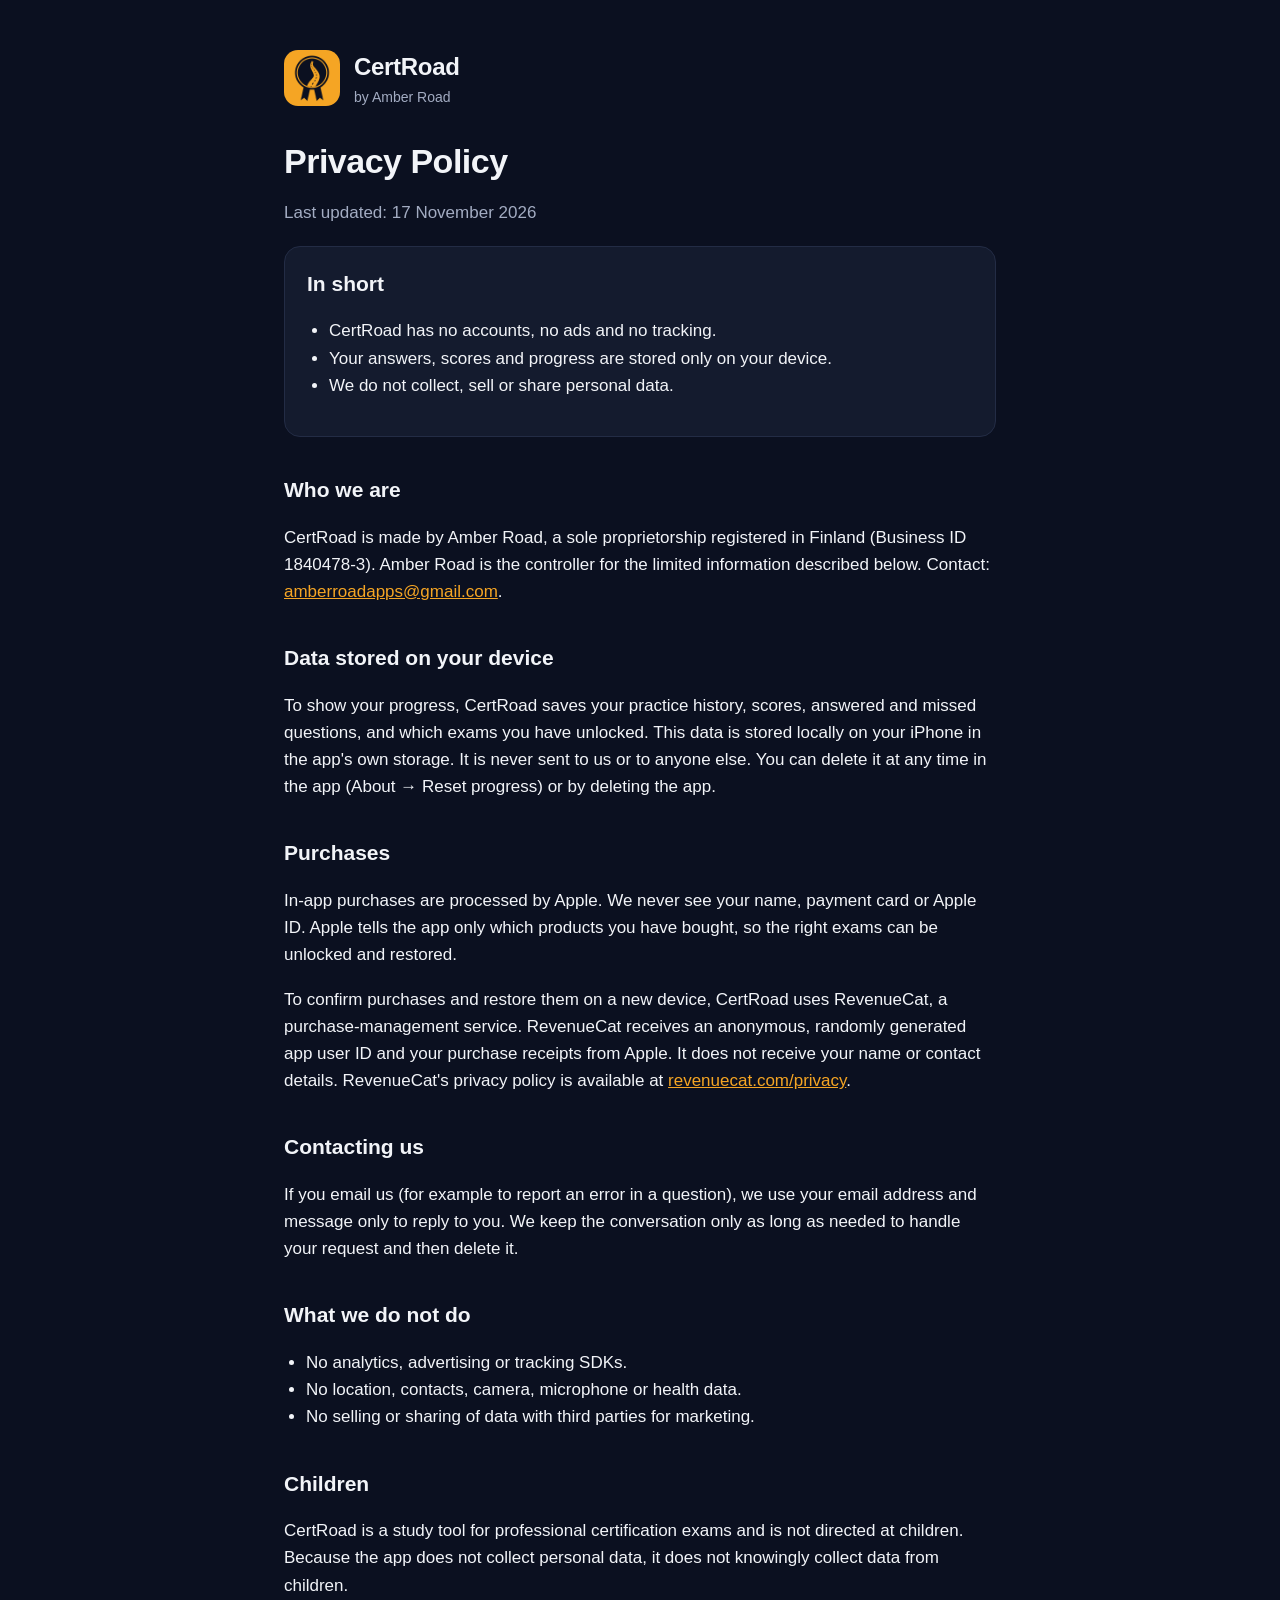
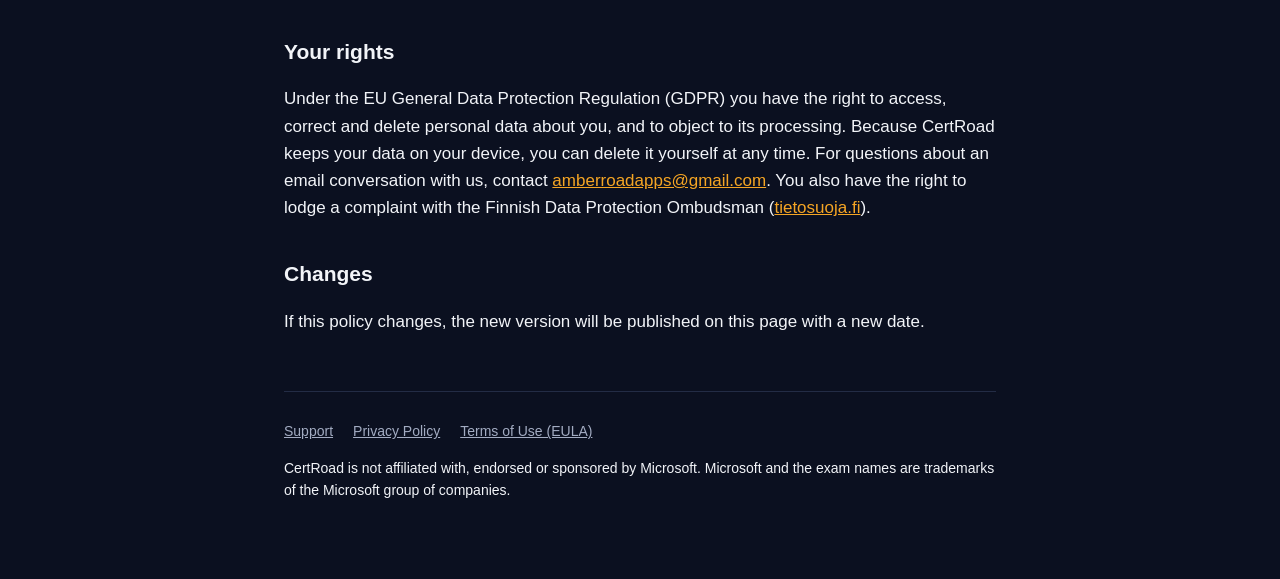
==== certroad/privacy.html @ eeca98a4 "Amber Road site: home, CertRoad privacy policy and support Co-Authored-By: Claude Opus 5.5 <noreply@" ====
<!doctype html>
<html lang="en">
<head>
<meta charset="utf-8">
<meta name="viewport" content="width=device-width, initial-scale=1">
<title>CertRoad – Privacy Policy</title>
<meta name="description" content="Privacy policy for the CertRoad iOS app by Amber Road.">
<link rel="icon" href="../favicon.png">
<link rel="stylesheet" href="../style.css">
</head>
<body>
<main>
  <header class="site">
    <img src="icon-256.png" alt="CertRoad app icon">
    <div>
      <div class="name">CertRoad</div>
      <div class="by">by Amber Road</div>
    </div>
  </header>

  <h1>Privacy Policy</h1>
  <p class="muted">Last updated: 17 November 2026</p>

  <div class="card">
    <h2>In short</h2>
    <ul>
      <li>CertRoad has no accounts, no ads and no tracking.</li>
      <li>Your answers, scores and progress are stored only on your device.</li>
      <li>We do not collect, sell or share personal data.</li>
    </ul>
  </div>

  <h2>Who we are</h2>
  <p>CertRoad is made by Amber Road, a sole proprietorship registered in Finland (Business ID 1840478-3). Amber Road is the controller for the limited information described below. Contact: <a href="mailto:amberroadapps@gmail.com">amberroadapps@gmail.com</a>.</p>

  <h2>Data stored on your device</h2>
  <p>To show your progress, CertRoad saves your practice history, scores, answered and missed questions, and which exams you have unlocked. This data is stored locally on your iPhone in the app's own storage. It is never sent to us or to anyone else. You can delete it at any time in the app (About → Reset progress) or by deleting the app.</p>

  <h2>Purchases</h2>
  <p>In-app purchases are processed by Apple. We never see your name, payment card or Apple ID. Apple tells the app only which products you have bought, so the right exams can be unlocked and restored.</p>
  <p>To confirm purchases and restore them on a new device, CertRoad uses RevenueCat, a purchase-management service. RevenueCat receives an anonymous, randomly generated app user ID and your purchase receipts from Apple. It does not receive your name or contact details. RevenueCat's privacy policy is available at <a href="https://www.revenuecat.com/privacy">revenuecat.com/privacy</a>.</p>

  <h2>Contacting us</h2>
  <p>If you email us (for example to report an error in a question), we use your email address and message only to reply to you. We keep the conversation only as long as needed to handle your request and then delete it.</p>

  <h2>What we do not do</h2>
  <ul>
    <li>No analytics, advertising or tracking SDKs.</li>
    <li>No location, contacts, camera, microphone or health data.</li>
    <li>No selling or sharing of data with third parties for marketing.</li>
  </ul>

  <h2>Children</h2>
  <p>CertRoad is a study tool for professional certification exams and is not directed at children. Because the app does not collect personal data, it does not knowingly collect data from children.</p>

  <h2>Your rights</h2>
  <p>Under the EU General Data Protection Regulation (GDPR) you have the right to access, correct and delete personal data about you, and to object to its processing. Because CertRoad keeps your data on your device, you can delete it yourself at any time. For questions about an email conversation with us, contact <a href="mailto:amberroadapps@gmail.com">amberroadapps@gmail.com</a>. You also have the right to lodge a complaint with the Finnish Data Protection Ombudsman (<a href="https://tietosuoja.fi/en">tietosuoja.fi</a>).</p>

  <h2>Changes</h2>
  <p>If this policy changes, the new version will be published on this page with a new date.</p>

  <footer>
    <nav class="links">
      <a href="support.html">Support</a>
      <a href="privacy.html">Privacy Policy</a>
      <a href="https://www.apple.com/legal/internet-services/itunes/dev/stdeula/">Terms of Use (EULA)</a>
    </nav>
    <p>CertRoad is not affiliated with, endorsed or sponsored by Microsoft. Microsoft and the exam names are trademarks of the Microsoft group of companies.</p>
  </footer>
</main>
</body>
</html>
---- style.css ----
:root {
  --bg: #0B1020;
  --surface: #141B2E;
  --border: #232C45;
  --text: #F2F4F8;
  --muted: #A3ACC2;
  --accent: #F5A524;
}
* { box-sizing: border-box; }
body {
  margin: 0;
  background: var(--bg);
  color: var(--text);
  font-family: -apple-system, BlinkMacSystemFont, "Segoe UI", Inter, Roboto, sans-serif;
  font-size: 17px;
  line-height: 1.6;
}
main { max-width: 760px; margin: 0 auto; padding: 48px 24px 64px; }
header.site { display: flex; align-items: center; gap: 14px; margin-bottom: 32px; }
header.site img { width: 56px; height: 56px; border-radius: 14px; }
header.site .name { font-size: 24px; font-weight: 700; letter-spacing: -0.3px; }
header.site .by { font-size: 14px; color: var(--muted); }
h1 { font-size: 34px; line-height: 1.2; letter-spacing: -0.5px; margin: 0 0 8px; }
h2 { font-size: 21px; margin: 36px 0 8px; }
p, li { color: var(--text); }
.muted { color: var(--muted); }
a { color: var(--accent); }
a:hover { color: #FFC35C; }
ul { padding-left: 22px; }
.card {
  background: var(--surface);
  border: 1px solid var(--border);
  border-radius: 16px;
  padding: 20px 22px;
  margin: 20px 0;
}
.card h2 { margin-top: 0; }
nav.links { display: flex; flex-wrap: wrap; gap: 20px; margin-top: 8px; }
footer { margin-top: 56px; padding-top: 20px; border-top: 1px solid var(--border); font-size: 14px; color: var(--muted); }
footer a { color: var(--muted); }
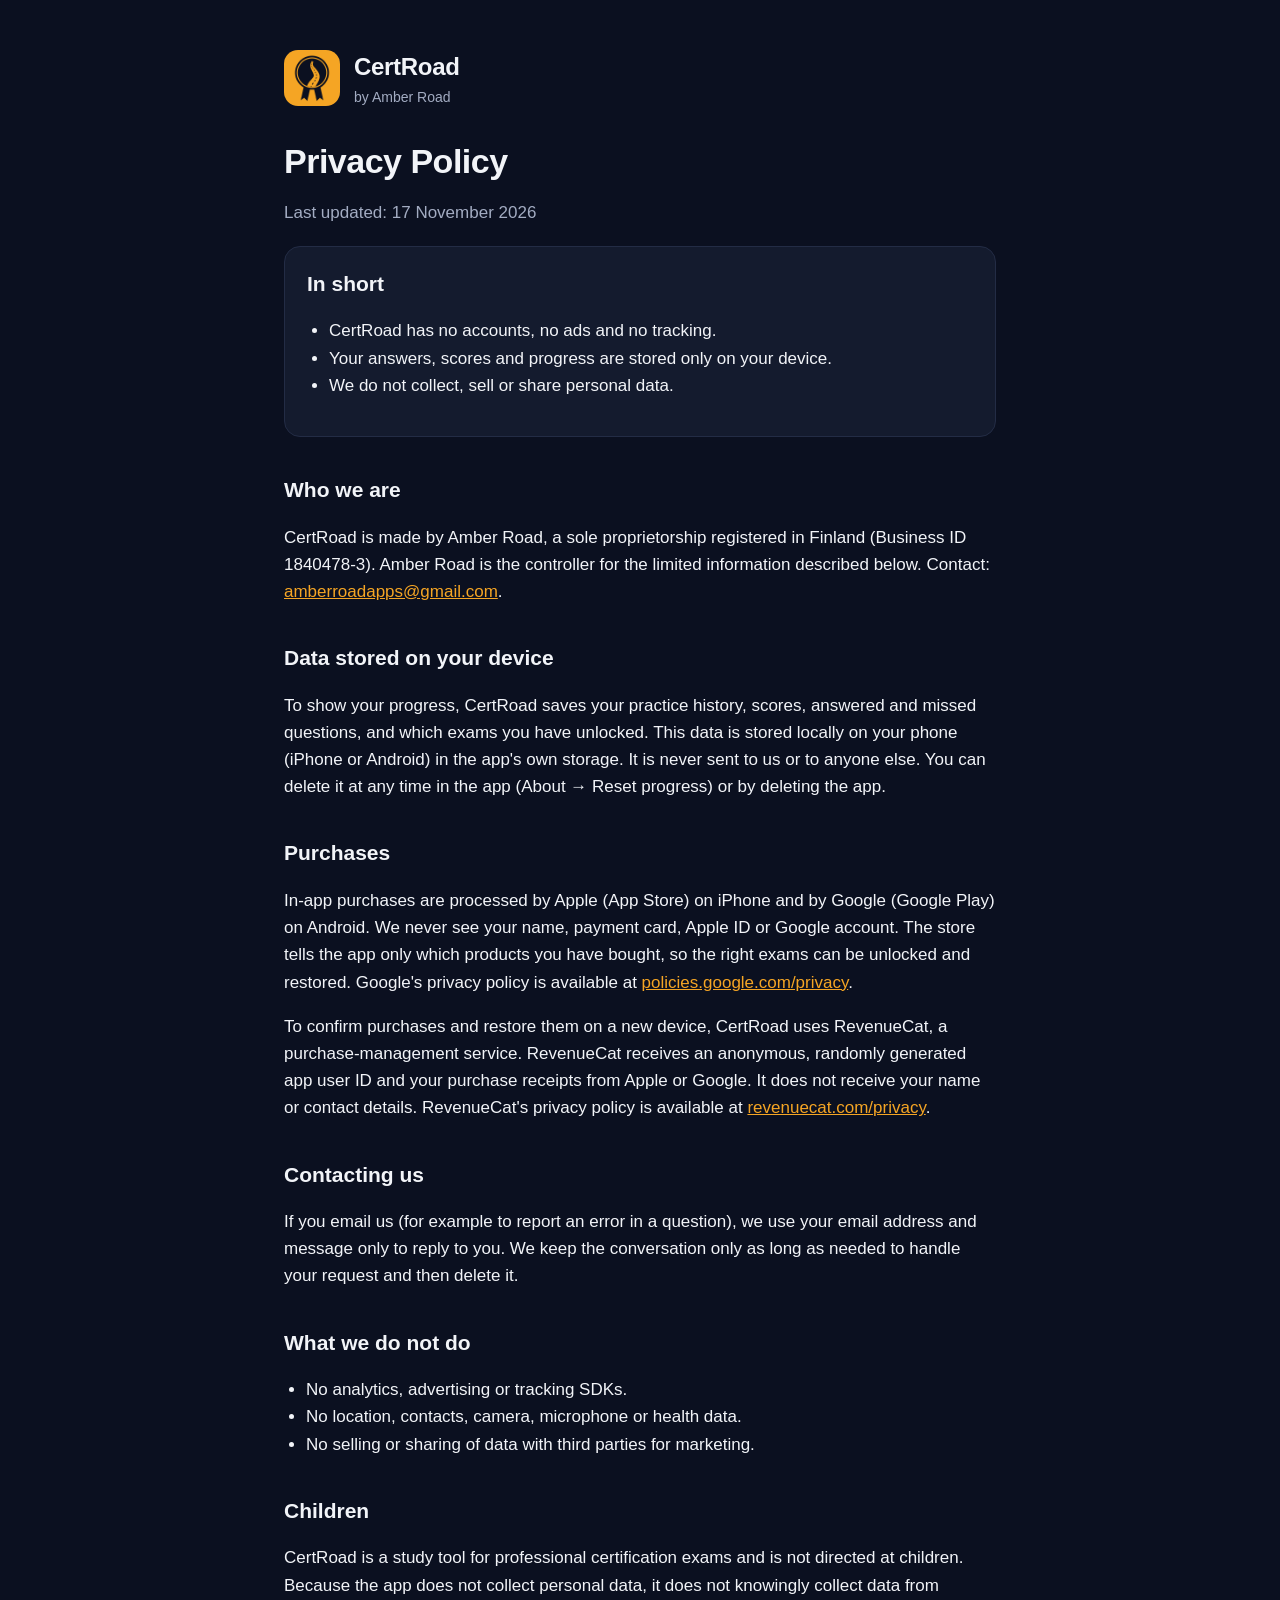
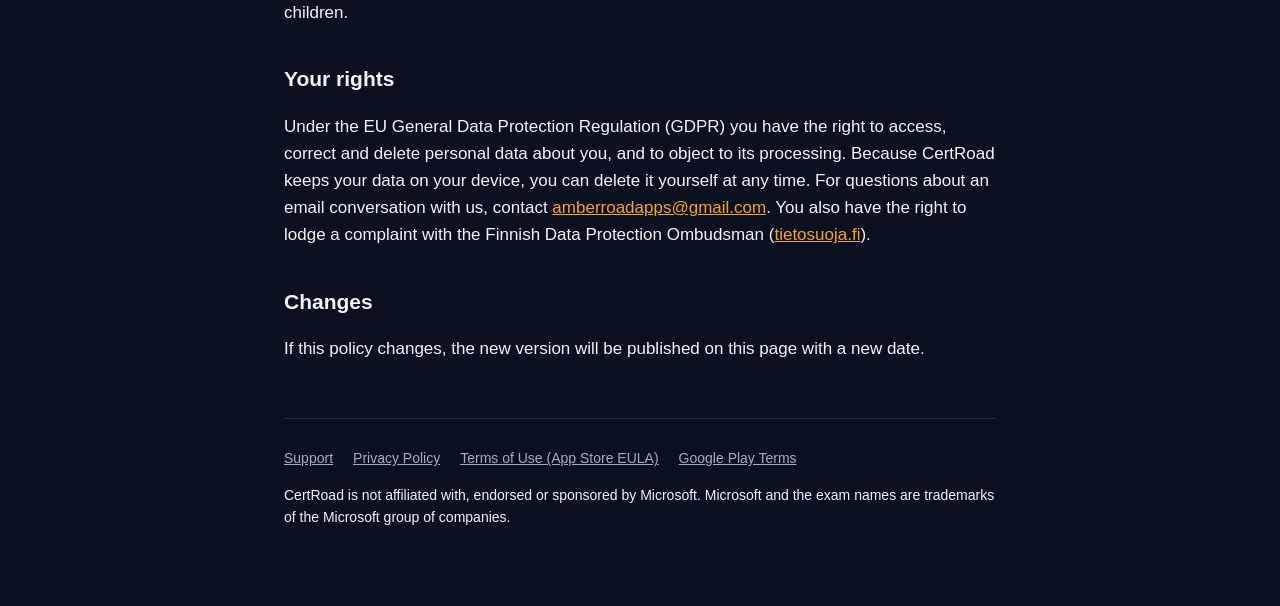
==== commit 9b2951c3: "Privacy policy: Google Play / Android" ====
--- a/certroad/privacy.html
+++ b/certroad/privacy.html
@@ -4,7 +4,7 @@
 <meta charset="utf-8">
 <meta name="viewport" content="width=device-width, initial-scale=1">
 <title>CertRoad – Privacy Policy</title>
-<meta name="description" content="Privacy policy for the CertRoad iOS app by Amber Road.">
+<meta name="description" content="Privacy policy for the CertRoad app (iPhone and Android) by Amber Road.">
 <link rel="icon" href="../favicon.png">
 <link rel="stylesheet" href="../style.css">
 </head>
@@ -34,11 +34,11 @@
   <p>CertRoad is made by Amber Road, a sole proprietorship registered in Finland (Business ID 1840478-3). Amber Road is the controller for the limited information described below. Contact: <a href="mailto:amberroadapps@gmail.com">amberroadapps@gmail.com</a>.</p>
 
   <h2>Data stored on your device</h2>
-  <p>To show your progress, CertRoad saves your practice history, scores, answered and missed questions, and which exams you have unlocked. This data is stored locally on your iPhone in the app's own storage. It is never sent to us or to anyone else. You can delete it at any time in the app (About → Reset progress) or by deleting the app.</p>
+  <p>To show your progress, CertRoad saves your practice history, scores, answered and missed questions, and which exams you have unlocked. This data is stored locally on your phone (iPhone or Android) in the app's own storage. It is never sent to us or to anyone else. You can delete it at any time in the app (About → Reset progress) or by deleting the app.</p>
 
   <h2>Purchases</h2>
-  <p>In-app purchases are processed by Apple. We never see your name, payment card or Apple ID. Apple tells the app only which products you have bought, so the right exams can be unlocked and restored.</p>
-  <p>To confirm purchases and restore them on a new device, CertRoad uses RevenueCat, a purchase-management service. RevenueCat receives an anonymous, randomly generated app user ID and your purchase receipts from Apple. It does not receive your name or contact details. RevenueCat's privacy policy is available at <a href="https://www.revenuecat.com/privacy">revenuecat.com/privacy</a>.</p>
+  <p>In-app purchases are processed by Apple (App Store) on iPhone and by Google (Google Play) on Android. We never see your name, payment card, Apple ID or Google account. The store tells the app only which products you have bought, so the right exams can be unlocked and restored. Google's privacy policy is available at <a href="https://policies.google.com/privacy">policies.google.com/privacy</a>.</p>
+  <p>To confirm purchases and restore them on a new device, CertRoad uses RevenueCat, a purchase-management service. RevenueCat receives an anonymous, randomly generated app user ID and your purchase receipts from Apple or Google. It does not receive your name or contact details. RevenueCat's privacy policy is available at <a href="https://www.revenuecat.com/privacy">revenuecat.com/privacy</a>.</p>
 
   <h2>Contacting us</h2>
   <p>If you email us (for example to report an error in a question), we use your email address and message only to reply to you. We keep the conversation only as long as needed to handle your request and then delete it.</p>
@@ -63,7 +63,8 @@
     <nav class="links">
       <a href="support.html">Support</a>
       <a href="privacy.html">Privacy Policy</a>
-      <a href="https://www.apple.com/legal/internet-services/itunes/dev/stdeula/">Terms of Use (EULA)</a>
+      <a href="https://www.apple.com/legal/internet-services/itunes/dev/stdeula/">Terms of Use (App Store EULA)</a>
+      <a href="https://play.google.com/about/play-terms/">Google Play Terms</a>
     </nav>
     <p>CertRoad is not affiliated with, endorsed or sponsored by Microsoft. Microsoft and the exam names are trademarks of the Microsoft group of companies.</p>
   </footer>
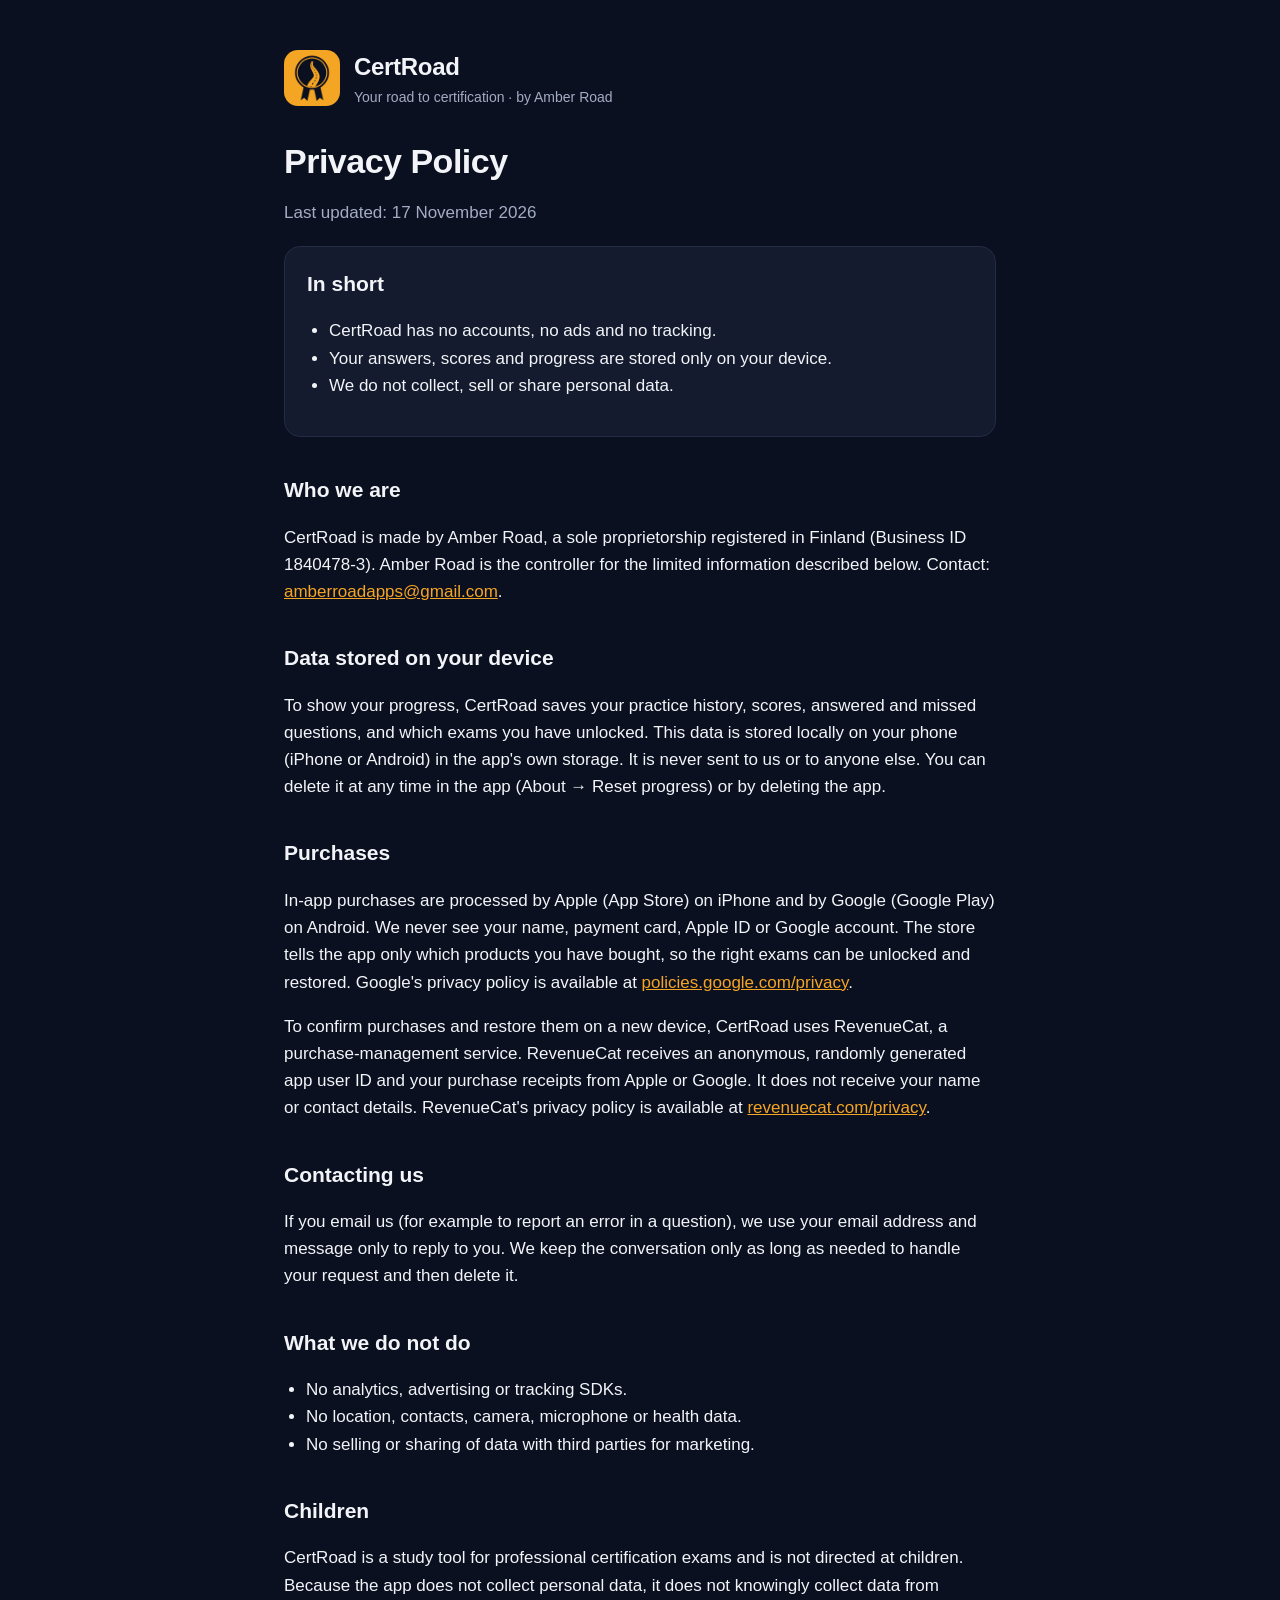
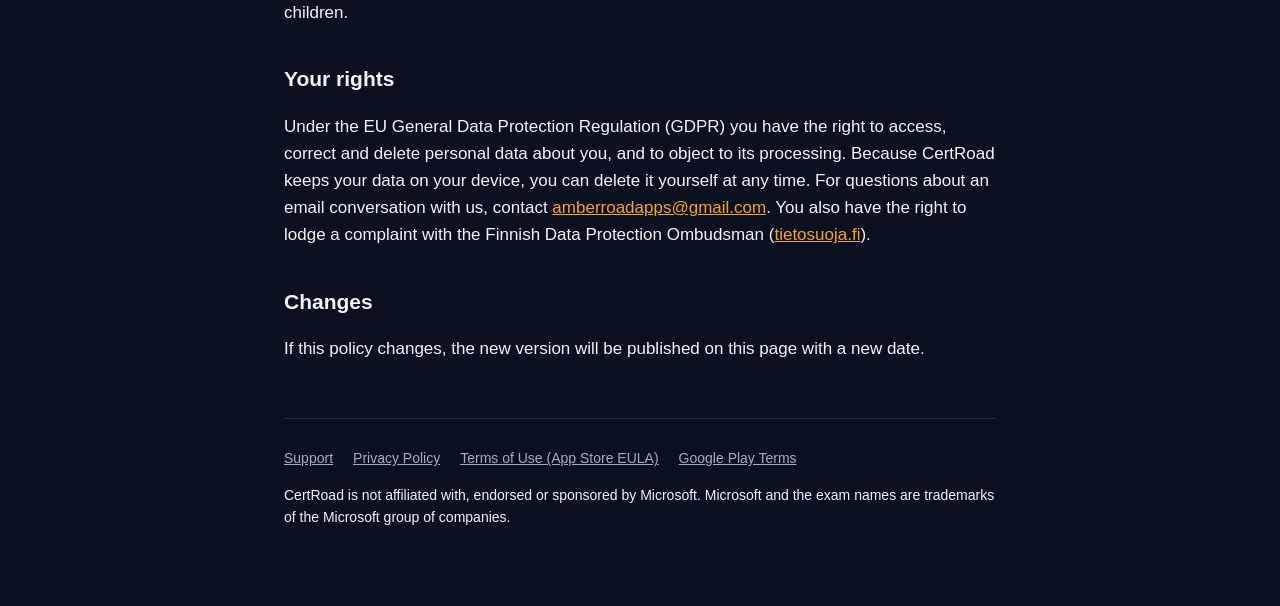
==== commit 41877df0: "Tagline: Your road to certification Co-Authored-By: Claude Opus 5.5 <noreply@anthropic.com> Claude-S" ====
--- a/certroad/privacy.html
+++ b/certroad/privacy.html
@@ -14,7 +14,7 @@
     <img src="icon-256.png" alt="CertRoad app icon">
     <div>
       <div class="name">CertRoad</div>
-      <div class="by">by Amber Road</div>
+      <div class="by">Your road to certification · by Amber Road</div>
     </div>
   </header>
 
